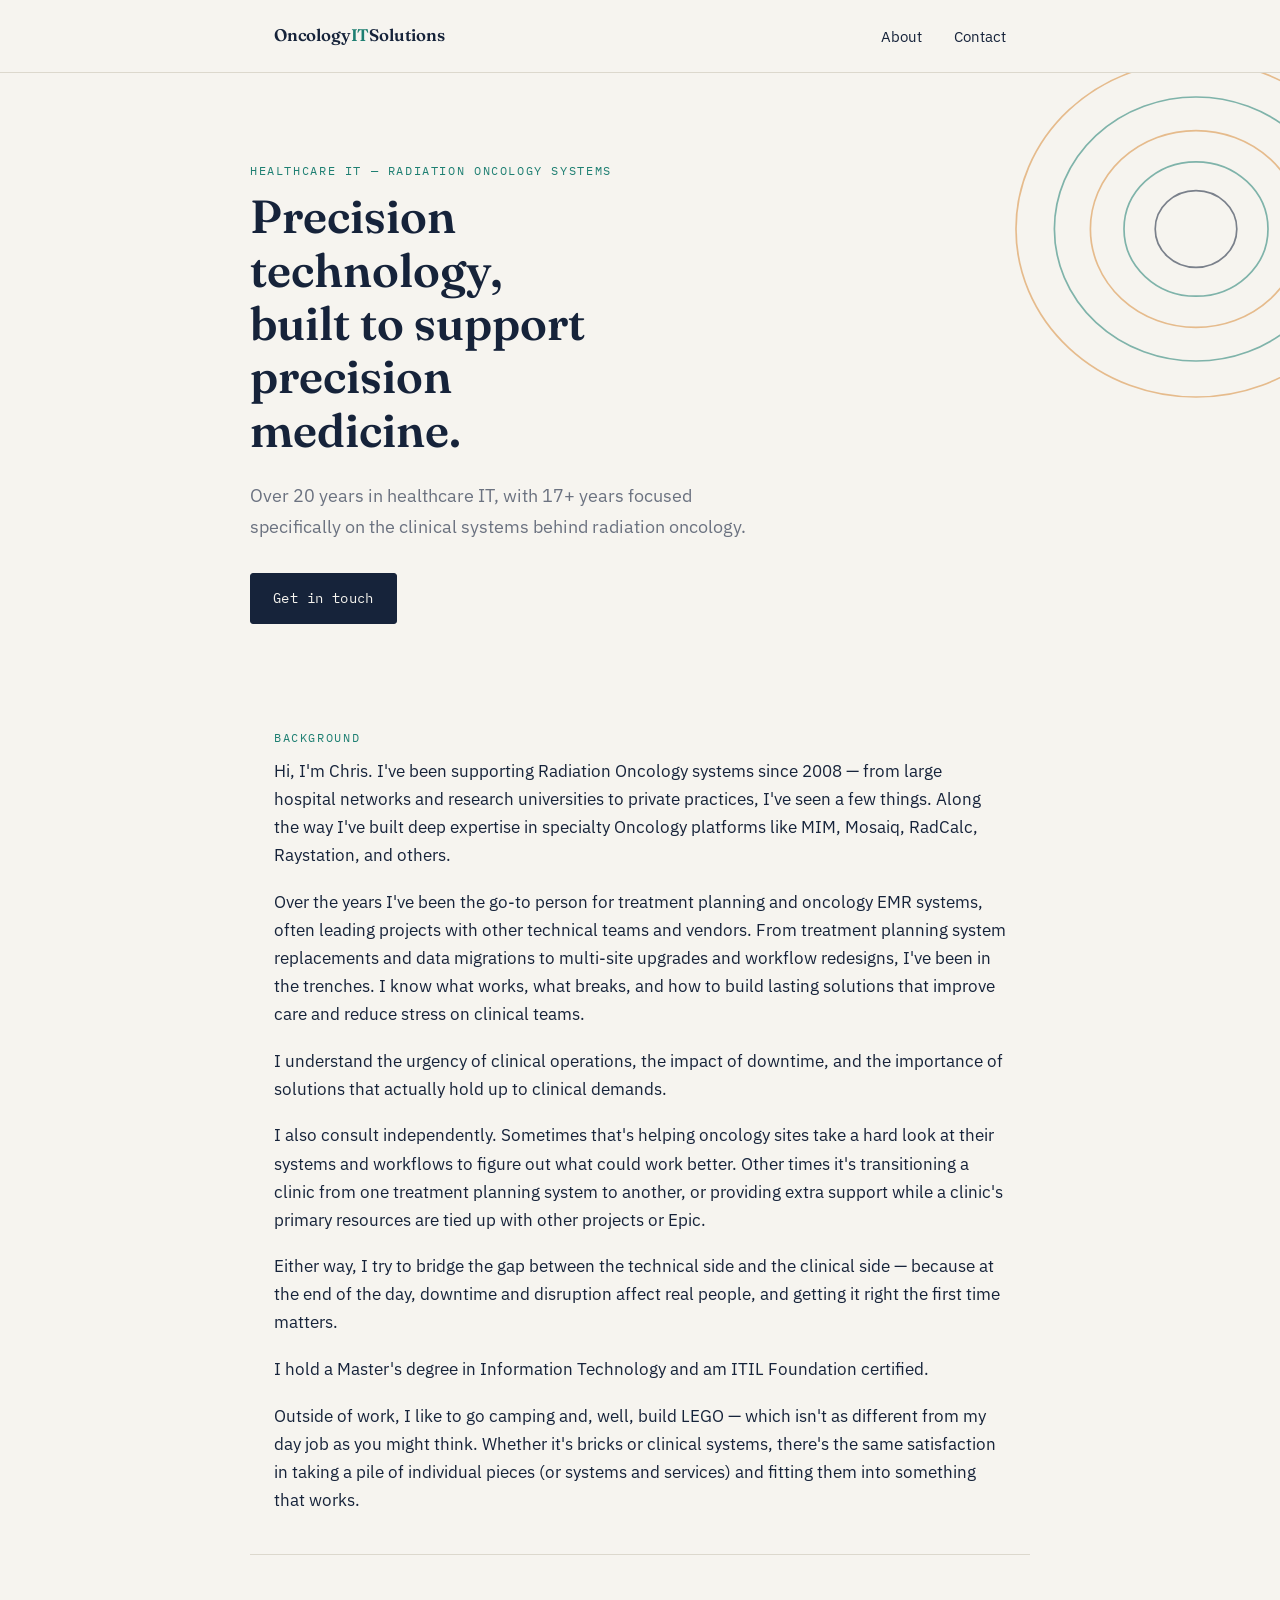
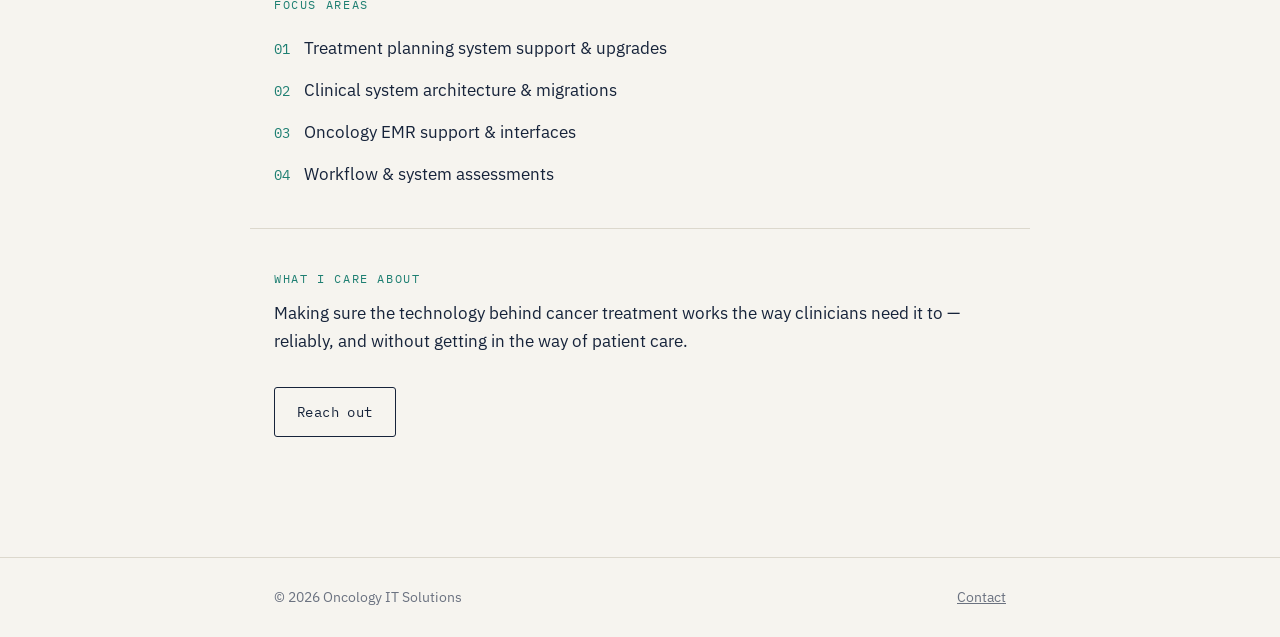
==== index.html @ 68ae46e6 "Update index.html" ====
<!DOCTYPE html>
<html lang="en">
<head>
<meta charset="UTF-8">
<meta name="viewport" content="width=device-width, initial-scale=1.0">
<title>Oncology IT Solutions</title>
<meta name="description" content="Healthcare IT expertise in Radiation Oncology systems — treatment planning, upgrades, and clinical system architecture.">
<link rel="preconnect" href="https://fonts.googleapis.com">
<link rel="preconnect" href="https://fonts.gstatic.com" crossorigin>
<link href="https://fonts.googleapis.com/css2?family=Fraunces:wght@500;600&family=IBM+Plex+Sans:wght@400;500&family=IBM+Plex+Mono:wght@400;500&display=swap" rel="stylesheet">
<link rel="stylesheet" href="style.css">
</head>
<body>

<header class="site">
  <div class="nav-inner">
    <a href="index.html" class="brand">Oncology<span>IT</span>Solutions</a>
    <nav class="links">
      <a href="index.html">About</a>
      <a href="contact.html">Contact</a>
    </nav>
  </div>
</header>

<section class="hero">
  <svg class="contours" viewBox="0 0 400 400" xmlns="http://www.w3.org/2000/svg" aria-hidden="true">
    <ellipse cx="230" cy="180" rx="150" ry="140" fill="none" stroke="#D98E3D" stroke-width="1.4"/>
    <ellipse cx="230" cy="180" rx="118" ry="110" fill="none" stroke="#1E7F72" stroke-width="1.4"/>
    <ellipse cx="230" cy="180" rx="88" ry="82" fill="none" stroke="#D98E3D" stroke-width="1.4"/>
    <ellipse cx="230" cy="180" rx="60" ry="56" fill="none" stroke="#1E7F72" stroke-width="1.4"/>
    <ellipse cx="230" cy="180" rx="34" ry="32" fill="none" stroke="#16233A" stroke-width="1.4"/>
  </svg>
  <div class="hero-inner">
    <span class="eyebrow">Healthcare IT &mdash; Radiation Oncology Systems</span>
    <h1>Precision technology, built to support precision medicine.</h1>
    <p class="lede">Over 20 years in healthcare IT, with 17+ years focused specifically on the clinical systems behind radiation oncology.</p>
    <div class="cta-row">
      <a href="contact.html" class="btn">Get in touch</a>
    </div>
  </div>
</section>

<main>
  <section class="block">
    <span class="eyebrow">Background</span>
    <p>Hi, I'm Chris. I've been supporting Radiation Oncology systems since 2008 — from large hospital networks and research universities to private practices, I've seen a few things. Along the way I've built deep expertise in specialty Oncology platforms like MIM, Mosaiq, RadCalc, Raystation, and others.</p>
    <p>Over the years I've been the go-to person for treatment planning and oncology EMR systems, often leading projects with other technical teams and vendors.  From treatment planning system replacements and data migrations to multi-site upgrades and workflow redesigns, I've been in the trenches. I know what works, what breaks, and how to build lasting solutions that improve care and reduce stress on clinical teams.</p>
    <p>I understand the urgency of clinical operations, the impact of downtime, and the importance of solutions that actually hold up to clinical demands.</p>
    <p>I also consult independently. Sometimes that's helping oncology sites take a hard look at their systems and workflows to figure out what could work better. Other times it's transitioning a clinic from one treatment planning system to another, or providing extra support while a clinic's primary resources are tied up with other projects or Epic.</p> 
    <p>Either way, I try to bridge the gap between the technical side and the clinical side — because at the end of the day, downtime and disruption affect real people, and getting it right the first time matters.</p>
    <p>I hold a Master's degree in Information Technology and am ITIL Foundation certified.</p>
    <p>Outside of work, I like to go camping and, well, build LEGO — which isn't as different from my day job as you might think. Whether it's bricks or clinical systems, there's the same satisfaction in taking a pile of individual pieces (or systems and services) and fitting them into something that works.</p>
  </section>

  <section class="block">
    <span class="eyebrow">Focus Areas</span>
    <ul class="focus-list">
      <li><span class="mark">01</span> Treatment planning system support &amp; upgrades</li>
      <li><span class="mark">02</span> Clinical system architecture &amp; migrations</li>
      <li><span class="mark">03</span> Oncology EMR support &amp; interfaces</li>
      <li><span class="mark">04</span> Workflow &amp; system assessments</li>
    </ul>
  </section>

  <section class="block">
    <span class="eyebrow">What I care about</span>
    <p>Making sure the technology behind cancer treatment works the way clinicians need it to &mdash; reliably, and without getting in the way of patient care.</p>
    <div class="cta-row">
      <a href="contact.html" class="btn secondary">Reach out</a>
    </div>
  </section>
</main>

<footer class="site">
  <div class="wrap">
    <span>&copy; <span id="year"></span> Oncology IT Solutions</span>
    <a href="contact.html">Contact</a>
  </div>
</footer>

<script>document.getElementById('year').textContent = new Date().getFullYear();</script>
</body>
</html>
---- style.css ----
:root {
  --ink: #16233A;
  --paper: #F6F4EF;
  --teal: #1E7F72;
  --amber: #D98E3D;
  --muted: #6B7280;
  --line: #DCD8CD;
  --max-w: 780px;
}

* { box-sizing: border-box; }

html { scroll-behavior: smooth; }

body {
  margin: 0;
  background: var(--paper);
  color: var(--ink);
  font-family: 'IBM Plex Sans', -apple-system, sans-serif;
  font-size: 17px;
  line-height: 1.65;
  -webkit-font-smoothing: antialiased;
}

h1, h2, h3 {
  font-family: 'Fraunces', Georgia, serif;
  font-weight: 600;
  line-height: 1.15;
  margin: 0 0 0.5em;
  color: var(--ink);
}

.eyebrow {
  font-family: 'IBM Plex Mono', monospace;
  font-size: 0.72rem;
  letter-spacing: 0.14em;
  text-transform: uppercase;
  color: var(--teal);
  display: block;
  margin-bottom: 0.9em;
}

a { color: var(--teal); }
a:focus-visible, button:focus-visible, input:focus-visible, textarea:focus-visible {
  outline: 2px solid var(--teal);
  outline-offset: 3px;
}

.wrap {
  max-width: var(--max-w);
  margin: 0 auto;
  padding: 0 24px;
}

/* Header / nav */
header.site {
  border-bottom: 1px solid var(--line);
}
.nav-inner {
  max-width: var(--max-w);
  margin: 0 auto;
  padding: 22px 24px;
  display: flex;
  justify-content: space-between;
  align-items: center;
}
.brand {
  font-family: 'Fraunces', serif;
  font-weight: 600;
  font-size: 1.05rem;
  color: var(--ink);
  text-decoration: none;
  letter-spacing: -0.01em;
}
.brand span { color: var(--teal); }
nav.links a {
  color: var(--ink);
  text-decoration: none;
  font-size: 0.95rem;
  margin-left: 28px;
  padding-bottom: 3px;
  border-bottom: 1px solid transparent;
  transition: border-color 0.15s ease;
}
nav.links a:hover { border-color: var(--teal); }

/* Hero with contour-line signature motif */
.hero {
  position: relative;
  padding: 88px 24px 64px;
  overflow: hidden;
}
.hero-inner {
  max-width: var(--max-w);
  margin: 0 auto;
  position: relative;
  z-index: 1;
}
.hero svg.contours {
  position: absolute;
  top: -60px;
  right: -120px;
  width: 480px;
  height: 480px;
  opacity: 0.55;
  z-index: 0;
}
.hero h1 {
  font-size: clamp(2.1rem, 4.2vw, 2.9rem);
  max-width: 11ch;
}
.hero p.lede {
  font-size: 1.15rem;
  color: var(--muted);
  max-width: 46ch;
  margin: 18px 0 0;
}

main { padding-bottom: 80px; }

section.block {
  max-width: var(--max-w);
  margin: 0 auto;
  padding: 40px 24px;
}
section.block + section.block {
  border-top: 1px solid var(--line);
}
section.block p { margin: 0 0 1.1em; }
section.block p:last-child { margin-bottom: 0; }

.focus-list {
  list-style: none;
  padding: 0;
  margin: 20px 0 0;
  display: grid;
  gap: 14px;
}
.focus-list li {
  display: flex;
  gap: 14px;
  align-items: baseline;
}
.focus-list .mark {
  font-family: 'IBM Plex Mono', monospace;
  color: var(--teal);
  font-size: 0.85rem;
  flex-shrink: 0;
}

.cta-row {
  margin-top: 32px;
}
.btn {
  display: inline-block;
  font-family: 'IBM Plex Mono', monospace;
  font-size: 0.85rem;
  letter-spacing: 0.03em;
  text-decoration: none;
  color: var(--paper);
  background: var(--ink);
  padding: 13px 22px;
  border-radius: 3px;
  border: 1px solid var(--ink);
  transition: background 0.15s ease, color 0.15s ease;
}
.btn:hover { background: var(--teal); border-color: var(--teal); }
.btn.secondary {
  background: transparent;
  color: var(--ink);
}
.btn.secondary:hover { background: var(--ink); color: var(--paper); }

footer.site {
  border-top: 1px solid var(--line);
  padding: 28px 24px;
}
footer.site .wrap {
  display: flex;
  justify-content: space-between;
  align-items: center;
  color: var(--muted);
  font-size: 0.85rem;
}
footer.site a { color: var(--muted); }

/* Contact page */
.contact-hero h1 { max-width: 14ch; }

form#contact-form {
  max-width: var(--max-w);
  margin: 0 auto;
  padding: 0 24px 60px;
  display: grid;
  gap: 20px;
}
.field { display: grid; gap: 8px; }
.field label {
  font-family: 'IBM Plex Mono', monospace;
  font-size: 0.78rem;
  letter-spacing: 0.06em;
  text-transform: uppercase;
  color: var(--ink);
}
.field input, .field textarea {
  font-family: 'IBM Plex Sans', sans-serif;
  font-size: 1rem;
  padding: 12px 14px;
  border: 1px solid var(--line);
  border-radius: 3px;
  background: #fff;
  color: var(--ink);
}
.field textarea { resize: vertical; min-height: 140px; }
.field input:focus, .field textarea:focus { border-color: var(--teal); }

#form-status {
  font-family: 'IBM Plex Mono', monospace;
  font-size: 0.9rem;
  padding: 14px 16px;
  border-radius: 3px;
  display: none;
}
#form-status.success {
  display: block;
  background: #E8F3F0;
  color: var(--teal);
  border: 1px solid var(--teal);
}
#form-status.error {
  display: block;
  background: #FBEAE5;
  color: #B3401F;
  border: 1px solid #B3401F;
}

.submit-row { display: flex; align-items: center; gap: 16px; }
.submit-row button {
  font-family: 'IBM Plex Mono', monospace;
  font-size: 0.85rem;
  letter-spacing: 0.03em;
  color: var(--paper);
  background: var(--ink);
  padding: 13px 26px;
  border-radius: 3px;
  border: 1px solid var(--ink);
  cursor: pointer;
  transition: background 0.15s ease;
}
.submit-row button:hover { background: var(--teal); border-color: var(--teal); }
.submit-row button:disabled { opacity: 0.55; cursor: default; }

@media (max-width: 560px) {
  nav.links a { margin-left: 16px; font-size: 0.88rem; }
  .hero svg.contours { width: 300px; height: 300px; top: -40px; right: -100px; }
}
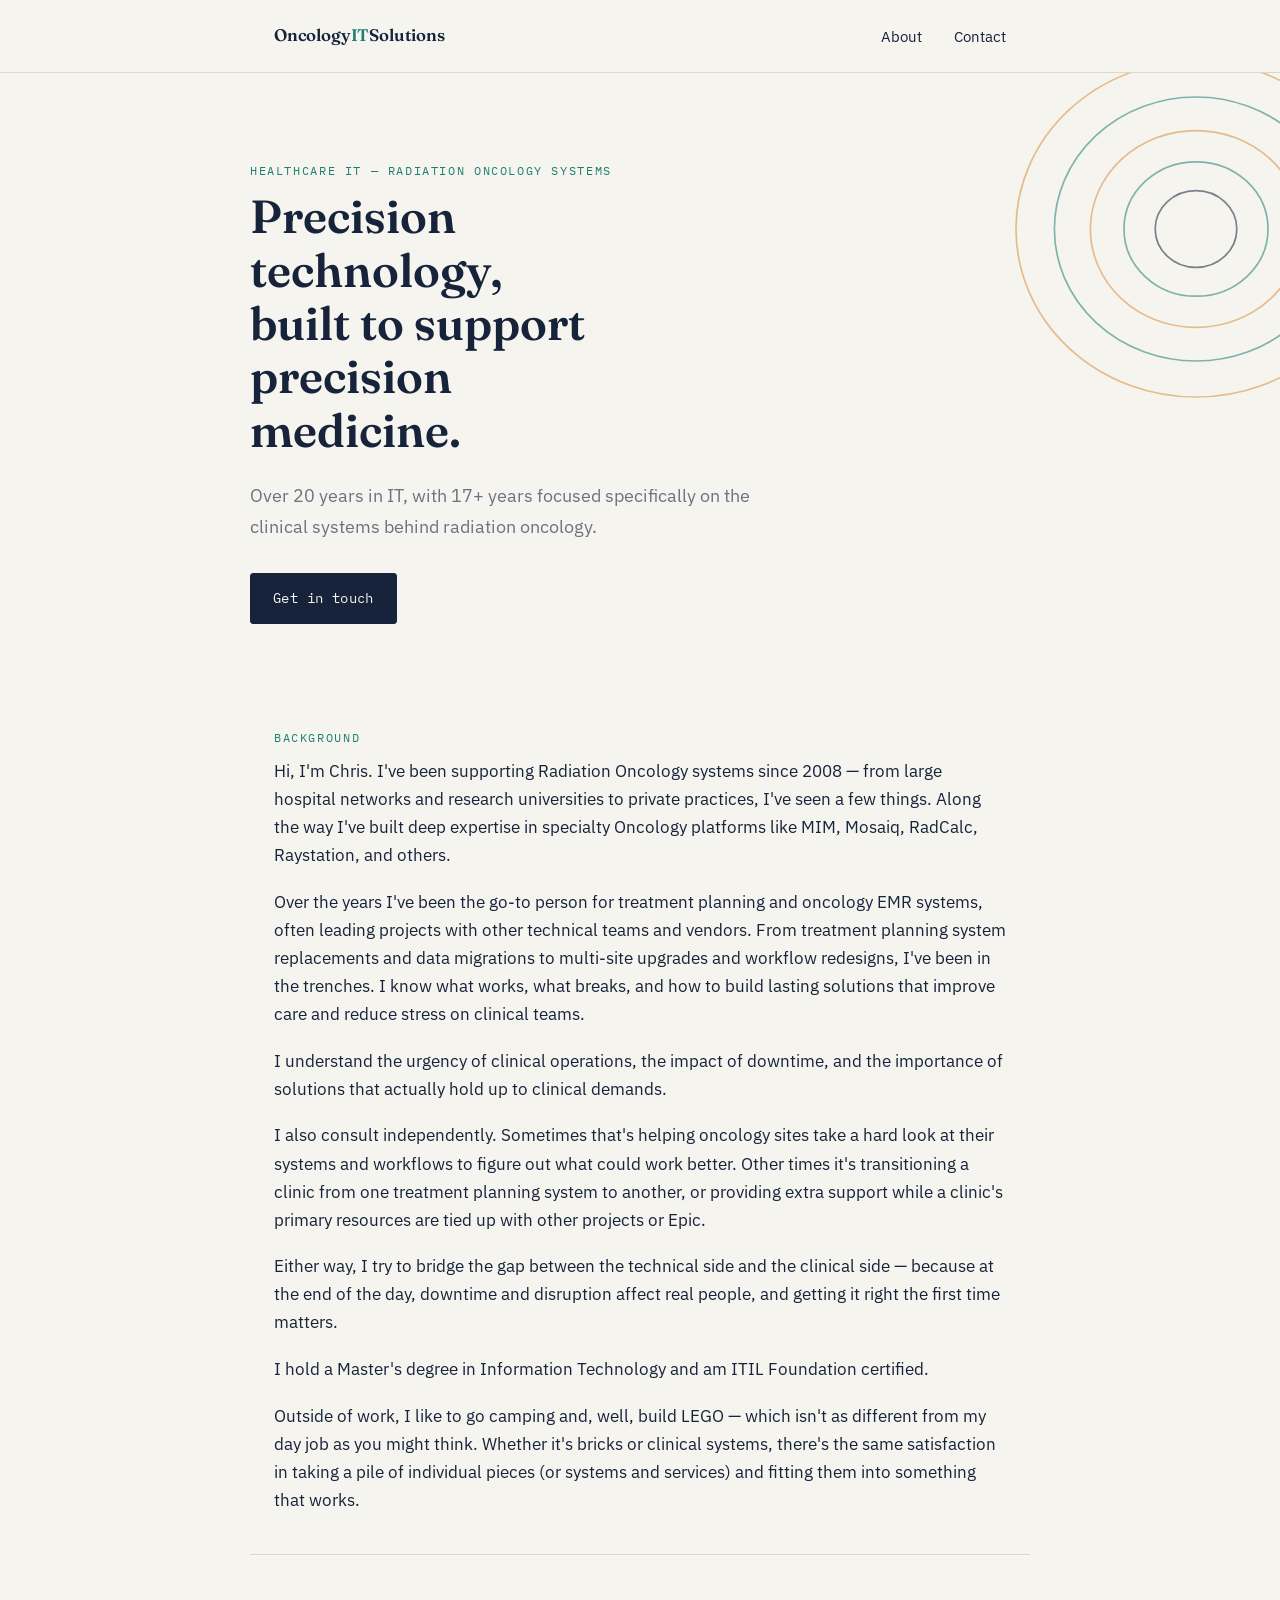
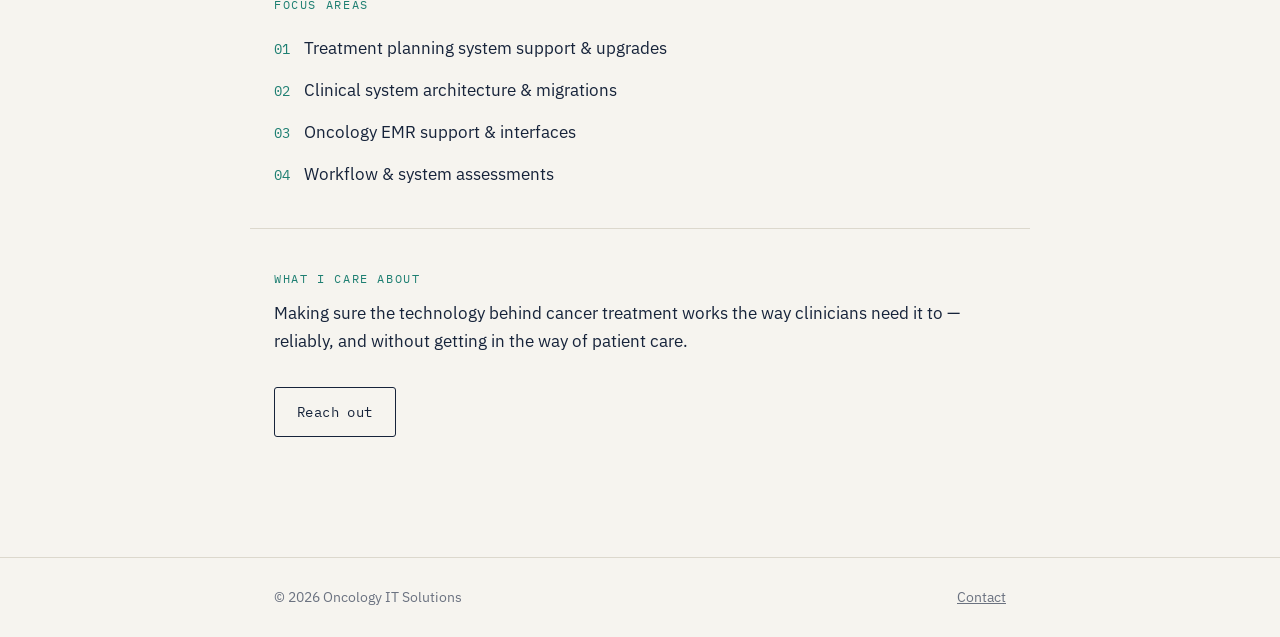
==== commit 833e0464: "Update index.html" ====
--- a/index.html
+++ b/index.html
@@ -33,7 +33,7 @@
   <div class="hero-inner">
     <span class="eyebrow">Healthcare IT &mdash; Radiation Oncology Systems</span>
     <h1>Precision technology, built to support precision medicine.</h1>
-    <p class="lede">Over 20 years in healthcare IT, with 17+ years focused specifically on the clinical systems behind radiation oncology.</p>
+    <p class="lede">Over 20 years in IT, with 17+ years focused specifically on the clinical systems behind radiation oncology.</p>
     <div class="cta-row">
       <a href="contact.html" class="btn">Get in touch</a>
     </div>
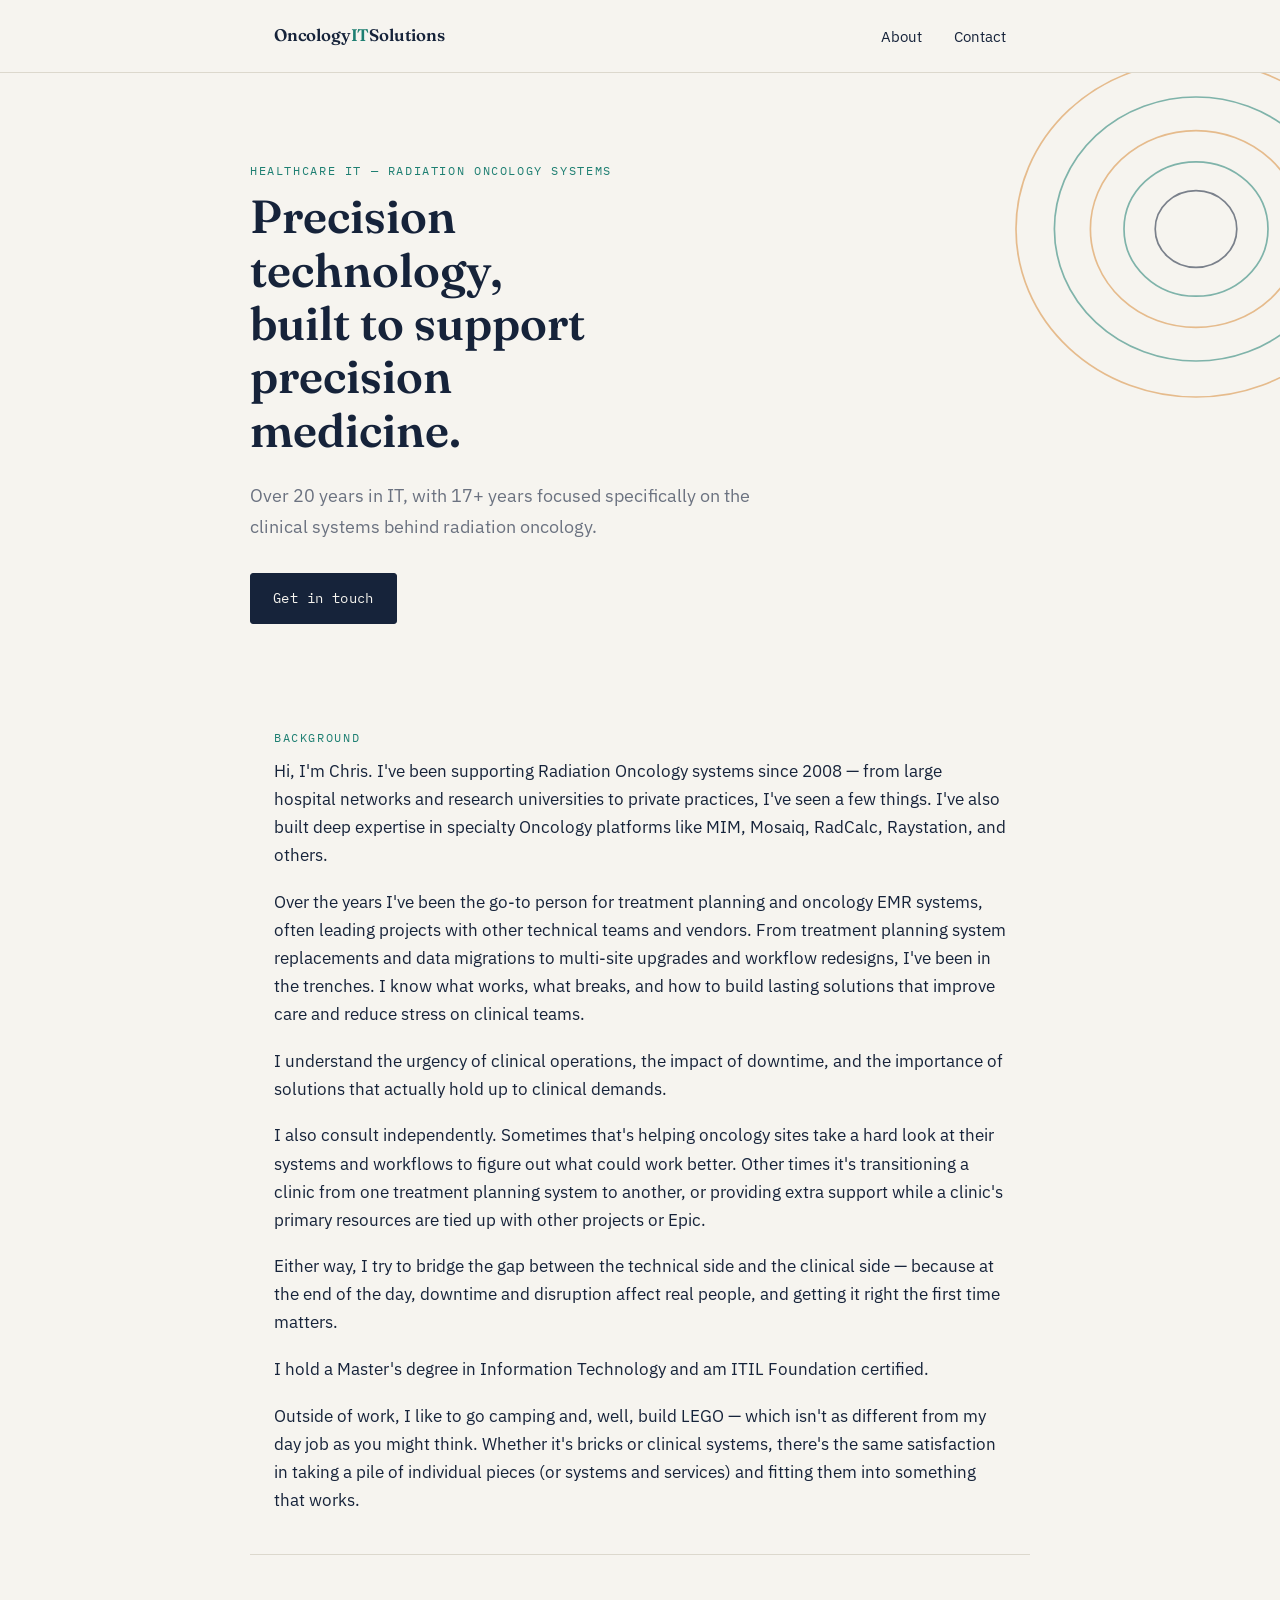
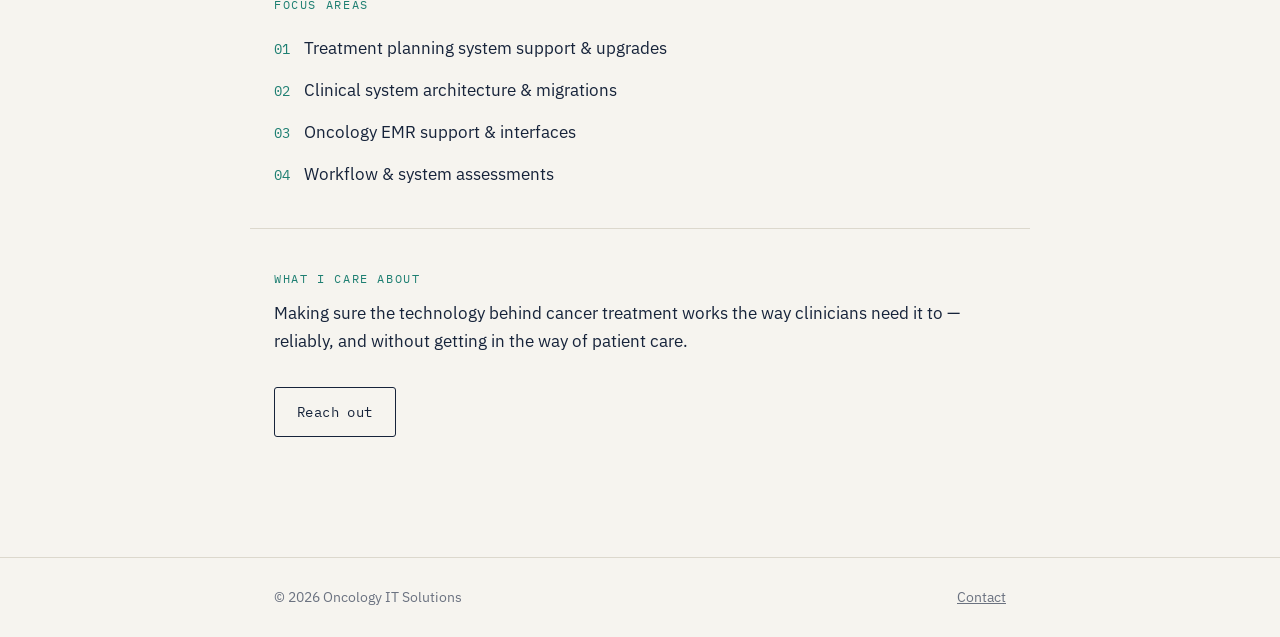
==== commit d8026a74: "Update index.html" ====
--- a/index.html
+++ b/index.html
@@ -43,7 +43,7 @@
 <main>
   <section class="block">
     <span class="eyebrow">Background</span>
-    <p>Hi, I'm Chris. I've been supporting Radiation Oncology systems since 2008 — from large hospital networks and research universities to private practices, I've seen a few things. Along the way I've built deep expertise in specialty Oncology platforms like MIM, Mosaiq, RadCalc, Raystation, and others.</p>
+    <p>Hi, I'm Chris. I've been supporting Radiation Oncology systems since 2008 — from large hospital networks and research universities to private practices, I've seen a few things. I've also built deep expertise in specialty Oncology platforms like MIM, Mosaiq, RadCalc, Raystation, and others.</p>
     <p>Over the years I've been the go-to person for treatment planning and oncology EMR systems, often leading projects with other technical teams and vendors.  From treatment planning system replacements and data migrations to multi-site upgrades and workflow redesigns, I've been in the trenches. I know what works, what breaks, and how to build lasting solutions that improve care and reduce stress on clinical teams.</p>
     <p>I understand the urgency of clinical operations, the impact of downtime, and the importance of solutions that actually hold up to clinical demands.</p>
     <p>I also consult independently. Sometimes that's helping oncology sites take a hard look at their systems and workflows to figure out what could work better. Other times it's transitioning a clinic from one treatment planning system to another, or providing extra support while a clinic's primary resources are tied up with other projects or Epic.</p> 
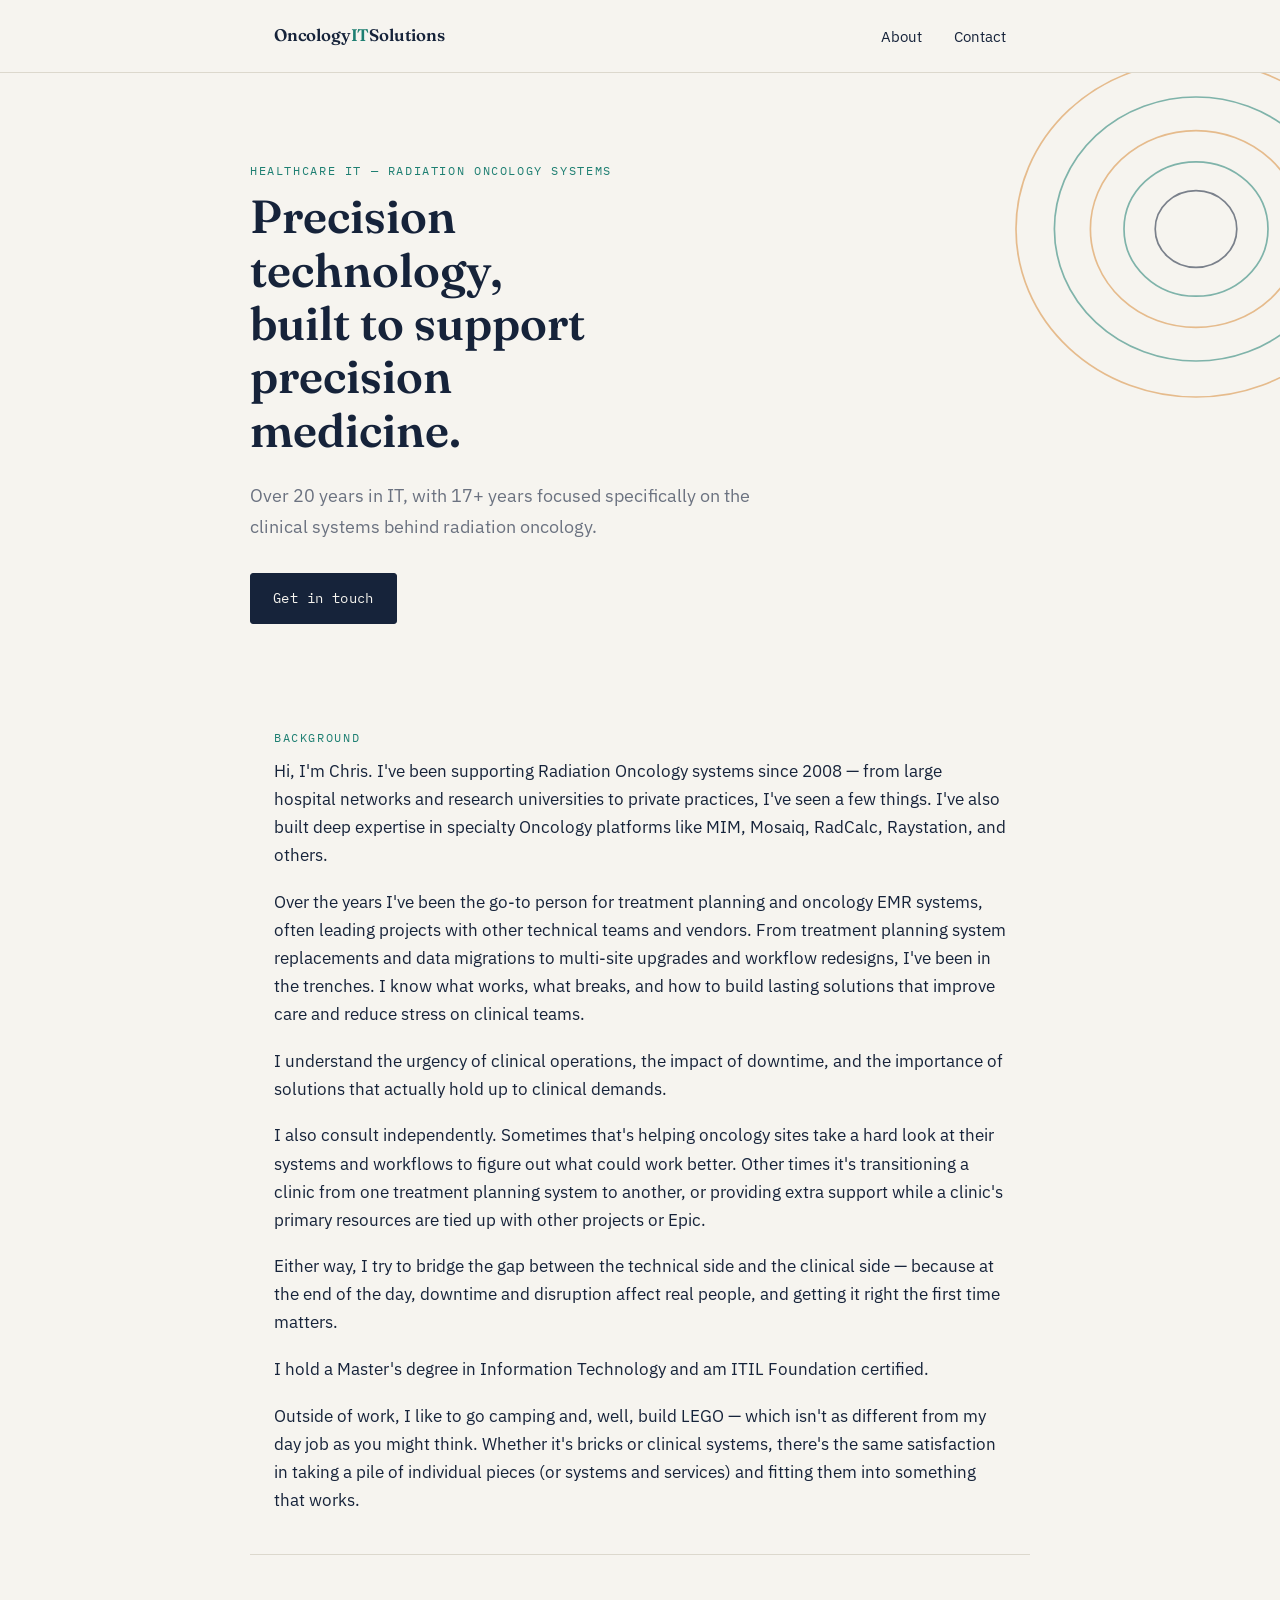
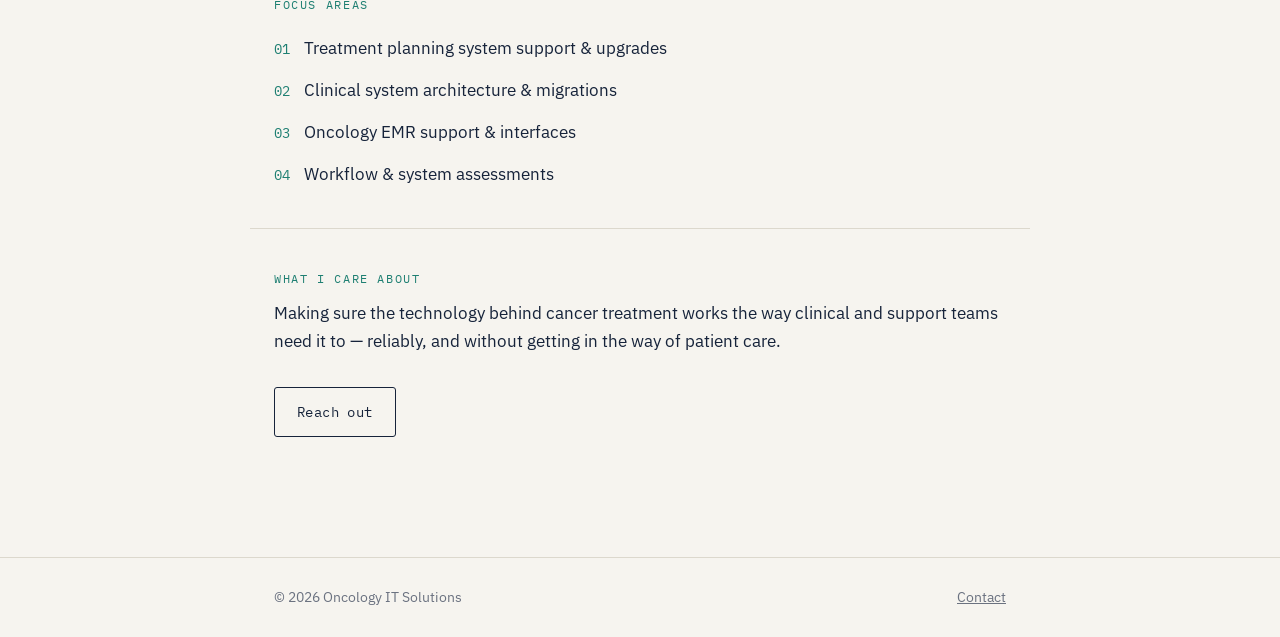
==== commit 9d5c158e: "Update index.html" ====
--- a/index.html
+++ b/index.html
@@ -64,7 +64,7 @@
 
   <section class="block">
     <span class="eyebrow">What I care about</span>
-    <p>Making sure the technology behind cancer treatment works the way clinicians need it to &mdash; reliably, and without getting in the way of patient care.</p>
+    <p>Making sure the technology behind cancer treatment works the way clinical and support teams need it to &mdash; reliably, and without getting in the way of patient care.</p>
     <div class="cta-row">
       <a href="contact.html" class="btn secondary">Reach out</a>
     </div>
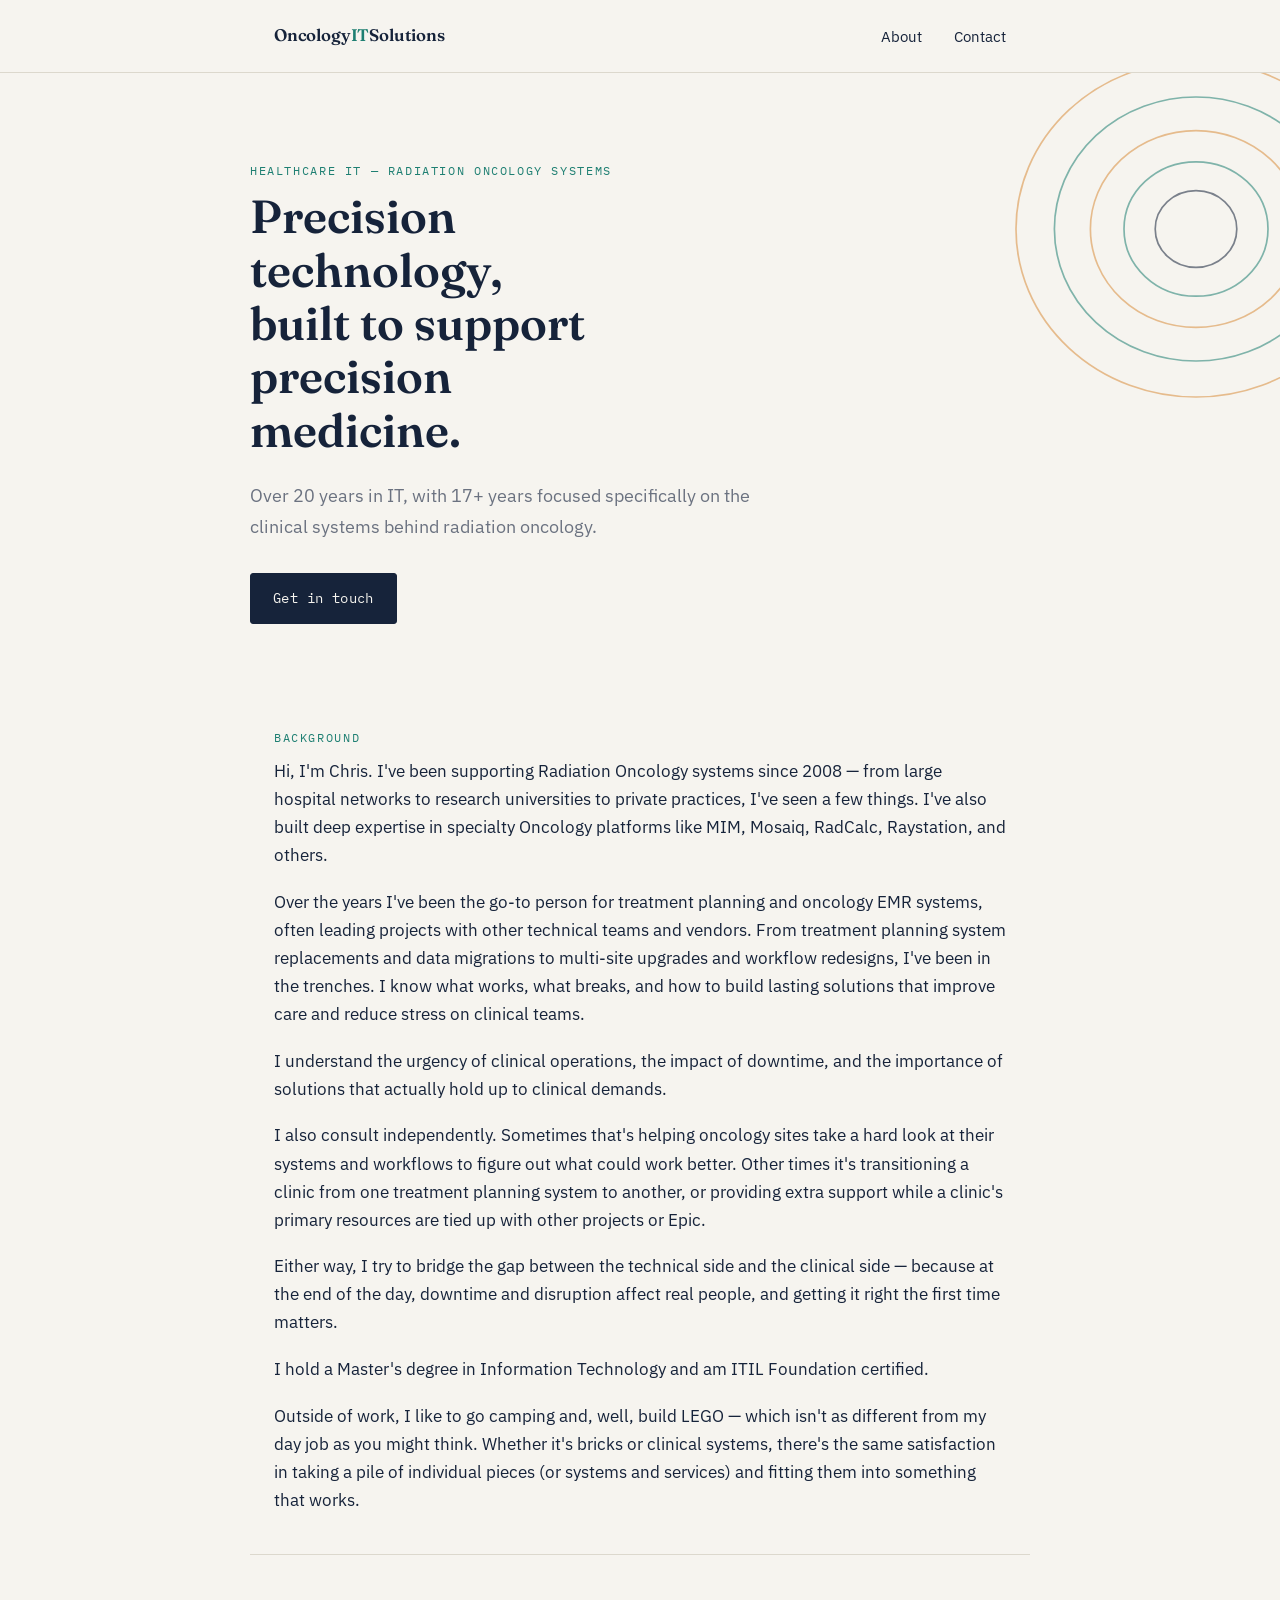
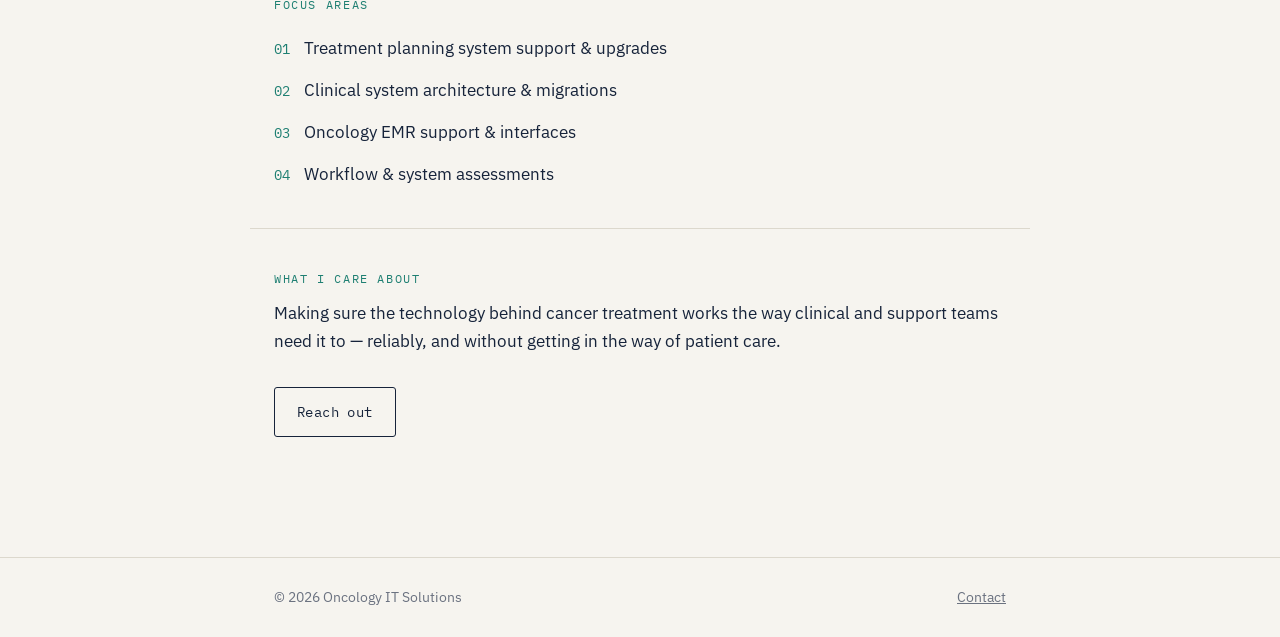
==== commit 9f810a5e: "Update index.html" ====
--- a/index.html
+++ b/index.html
@@ -43,7 +43,7 @@
 <main>
   <section class="block">
     <span class="eyebrow">Background</span>
-    <p>Hi, I'm Chris. I've been supporting Radiation Oncology systems since 2008 — from large hospital networks and research universities to private practices, I've seen a few things. I've also built deep expertise in specialty Oncology platforms like MIM, Mosaiq, RadCalc, Raystation, and others.</p>
+    <p>Hi, I'm Chris. I've been supporting Radiation Oncology systems since 2008 — from large hospital networks to research universities to private practices, I've seen a few things. I've also built deep expertise in specialty Oncology platforms like MIM, Mosaiq, RadCalc, Raystation, and others.</p>
     <p>Over the years I've been the go-to person for treatment planning and oncology EMR systems, often leading projects with other technical teams and vendors.  From treatment planning system replacements and data migrations to multi-site upgrades and workflow redesigns, I've been in the trenches. I know what works, what breaks, and how to build lasting solutions that improve care and reduce stress on clinical teams.</p>
     <p>I understand the urgency of clinical operations, the impact of downtime, and the importance of solutions that actually hold up to clinical demands.</p>
     <p>I also consult independently. Sometimes that's helping oncology sites take a hard look at their systems and workflows to figure out what could work better. Other times it's transitioning a clinic from one treatment planning system to another, or providing extra support while a clinic's primary resources are tied up with other projects or Epic.</p> 
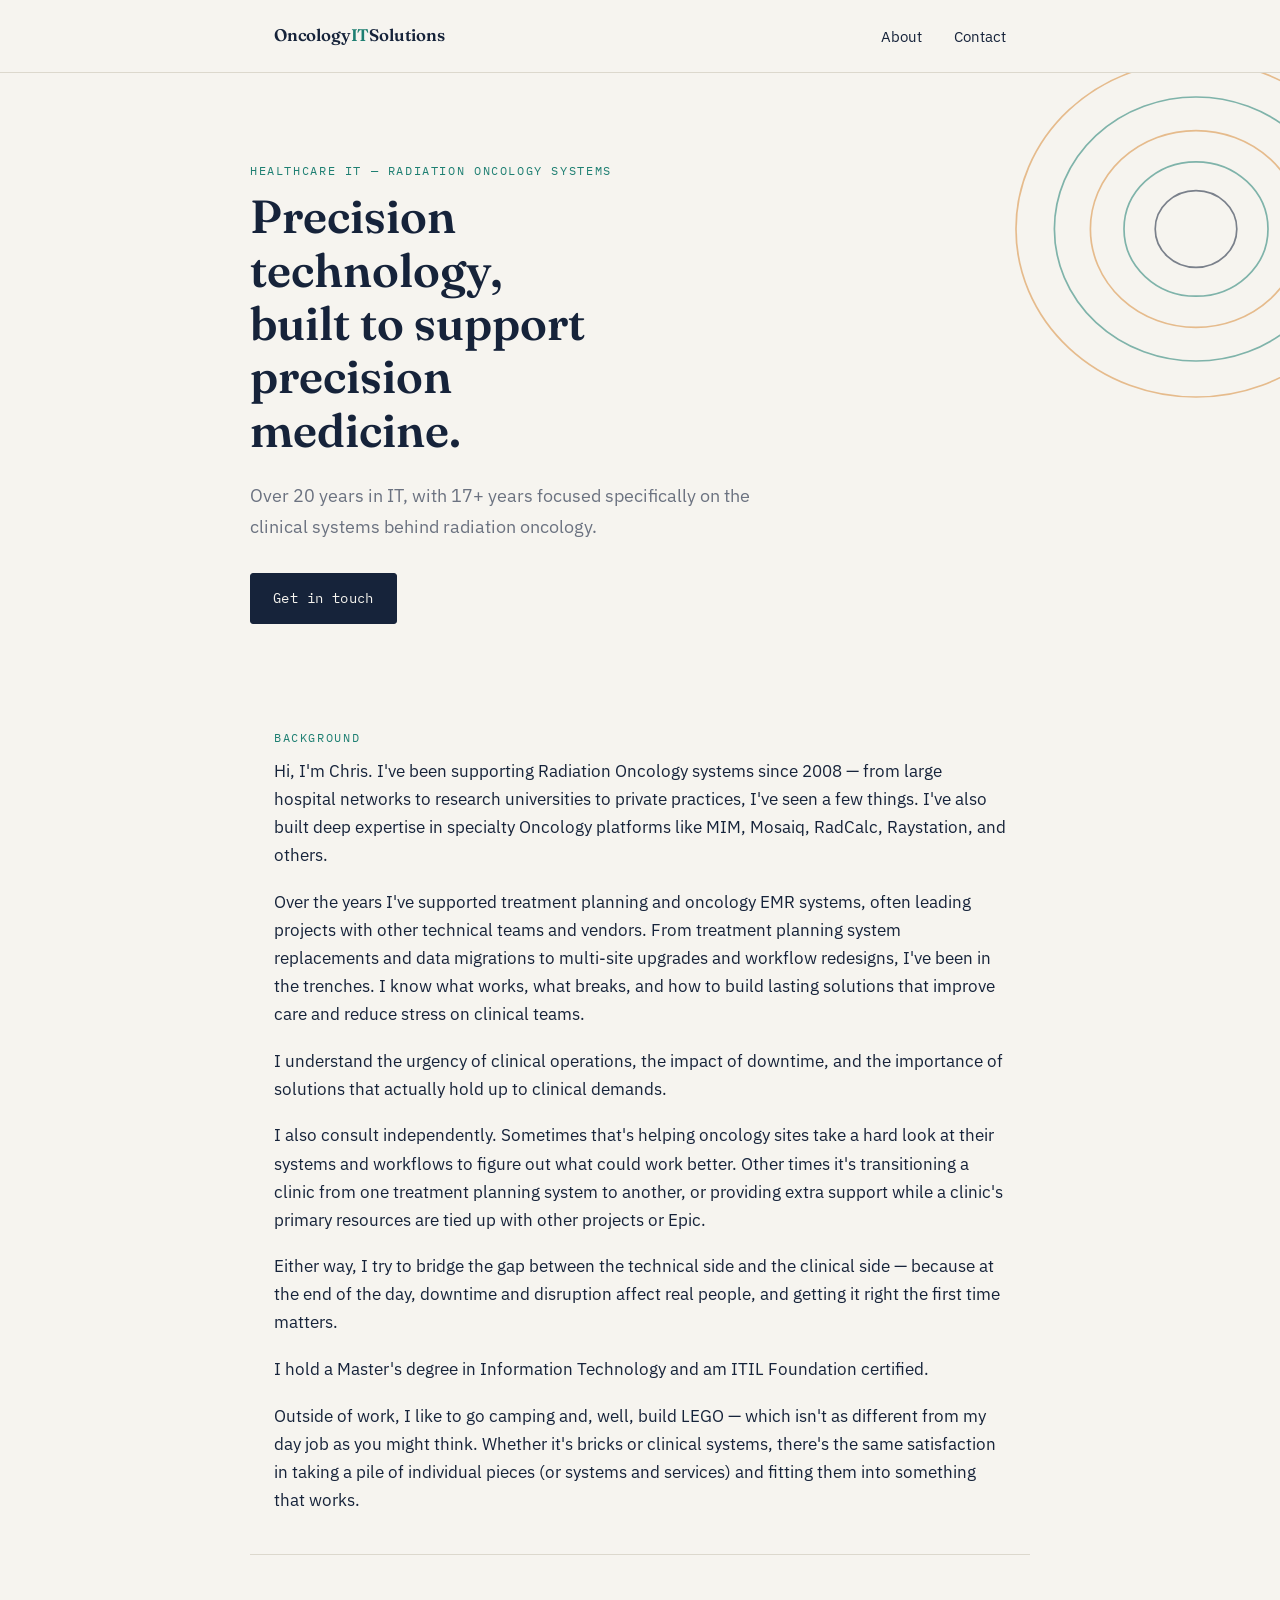
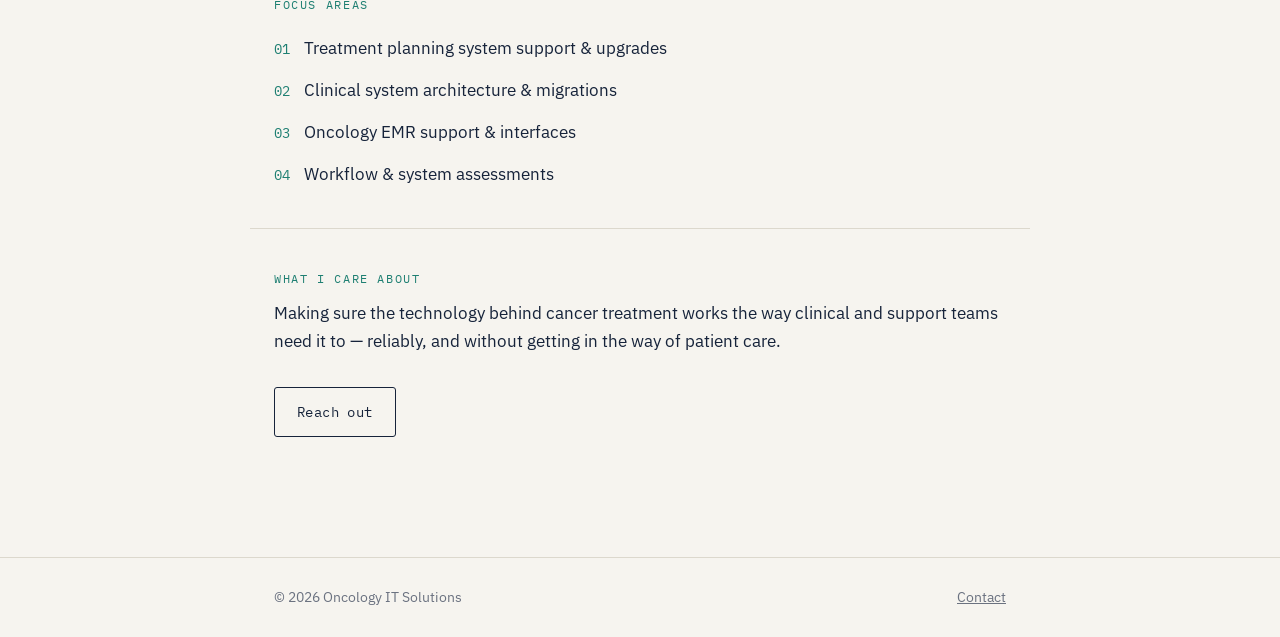
==== commit e4ad0997: "Update index.html" ====
--- a/index.html
+++ b/index.html
@@ -44,7 +44,7 @@
   <section class="block">
     <span class="eyebrow">Background</span>
     <p>Hi, I'm Chris. I've been supporting Radiation Oncology systems since 2008 — from large hospital networks to research universities to private practices, I've seen a few things. I've also built deep expertise in specialty Oncology platforms like MIM, Mosaiq, RadCalc, Raystation, and others.</p>
-    <p>Over the years I've been the go-to person for treatment planning and oncology EMR systems, often leading projects with other technical teams and vendors.  From treatment planning system replacements and data migrations to multi-site upgrades and workflow redesigns, I've been in the trenches. I know what works, what breaks, and how to build lasting solutions that improve care and reduce stress on clinical teams.</p>
+    <p>Over the years I've supported treatment planning and oncology EMR systems, often leading projects with other technical teams and vendors.  From treatment planning system replacements and data migrations to multi-site upgrades and workflow redesigns, I've been in the trenches. I know what works, what breaks, and how to build lasting solutions that improve care and reduce stress on clinical teams.</p>
     <p>I understand the urgency of clinical operations, the impact of downtime, and the importance of solutions that actually hold up to clinical demands.</p>
     <p>I also consult independently. Sometimes that's helping oncology sites take a hard look at their systems and workflows to figure out what could work better. Other times it's transitioning a clinic from one treatment planning system to another, or providing extra support while a clinic's primary resources are tied up with other projects or Epic.</p> 
     <p>Either way, I try to bridge the gap between the technical side and the clinical side — because at the end of the day, downtime and disruption affect real people, and getting it right the first time matters.</p>
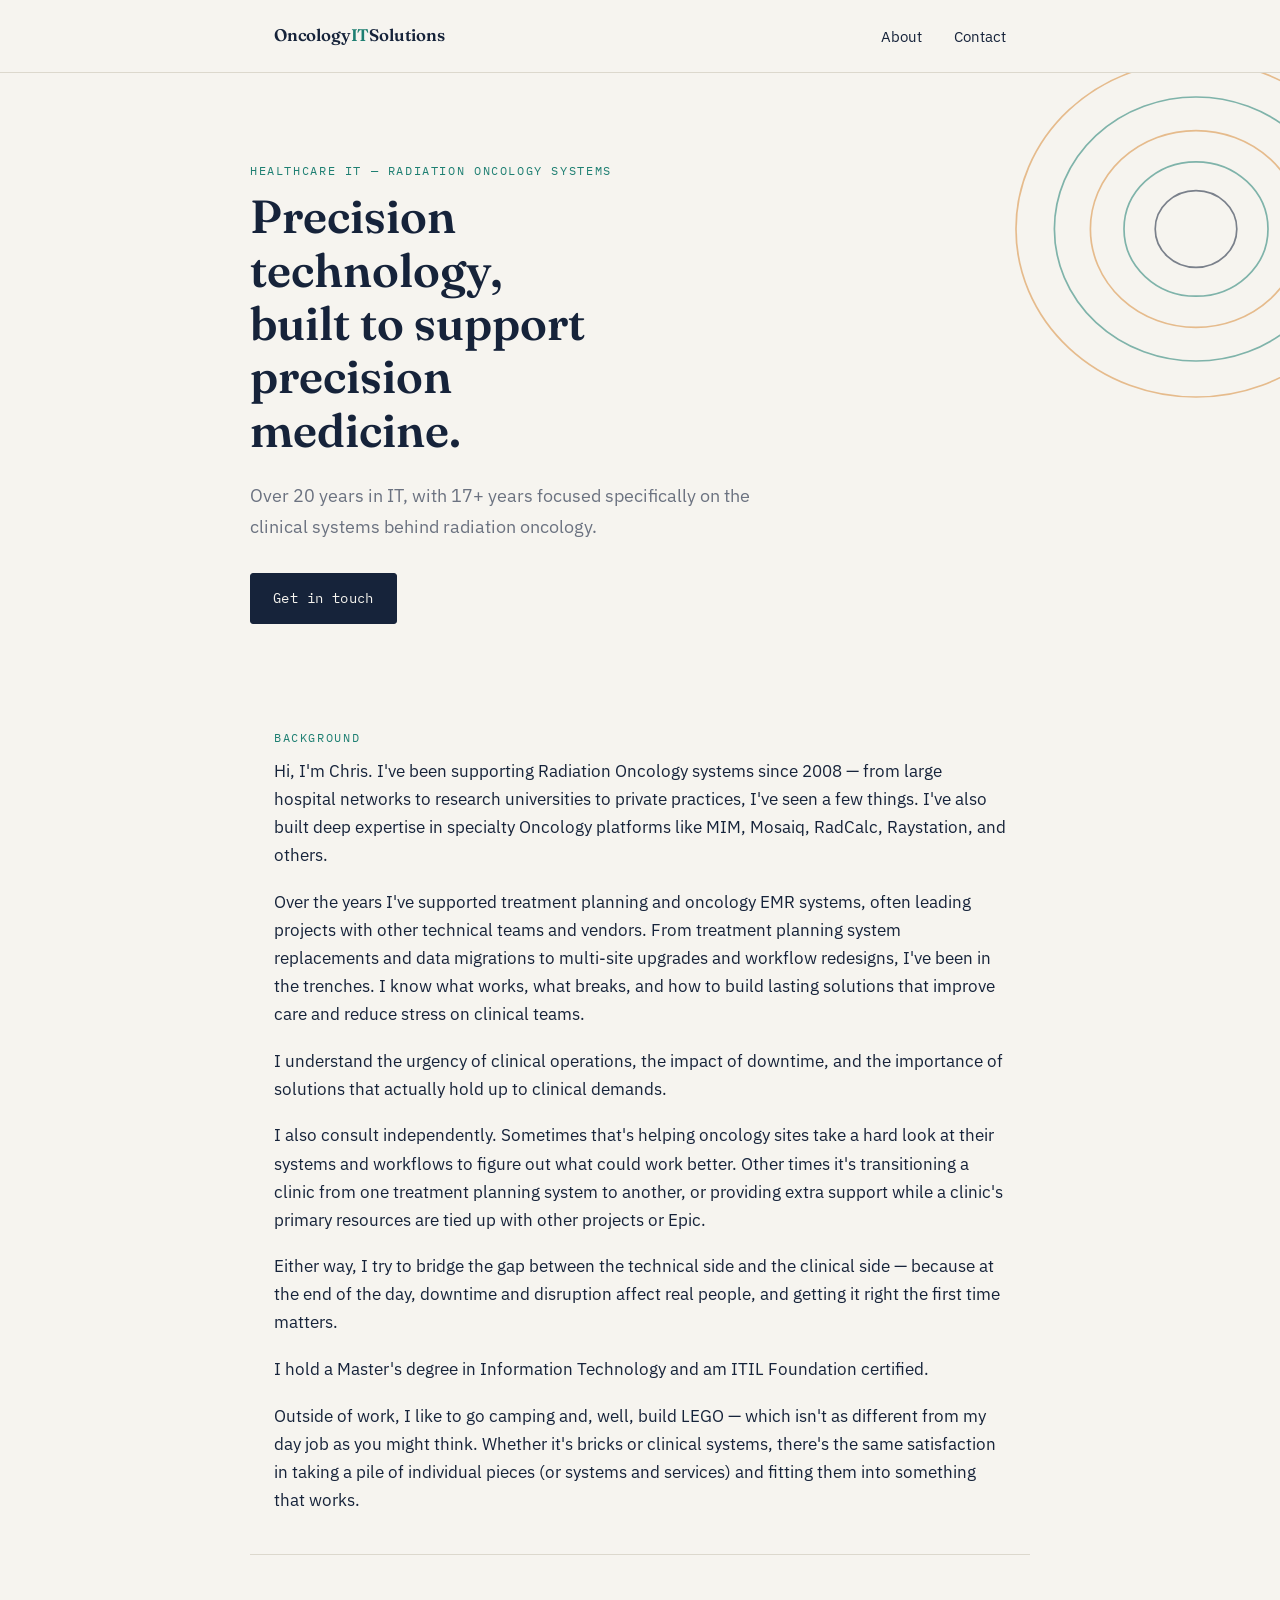
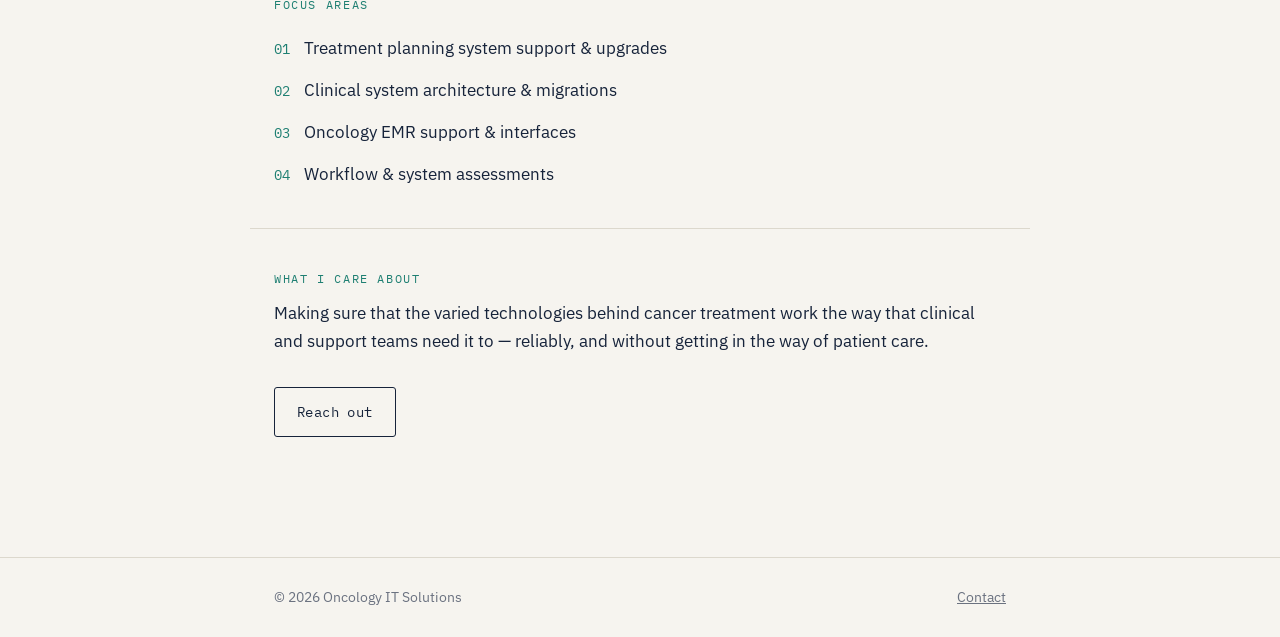
==== commit 95b42b2e: "Update index.html" ====
--- a/index.html
+++ b/index.html
@@ -64,7 +64,7 @@
 
   <section class="block">
     <span class="eyebrow">What I care about</span>
-    <p>Making sure the technology behind cancer treatment works the way clinical and support teams need it to &mdash; reliably, and without getting in the way of patient care.</p>
+    <p>Making sure that the varied technologies behind cancer treatment work the way that clinical and support teams need it to &mdash; reliably, and without getting in the way of patient care.</p>
     <div class="cta-row">
       <a href="contact.html" class="btn secondary">Reach out</a>
     </div>
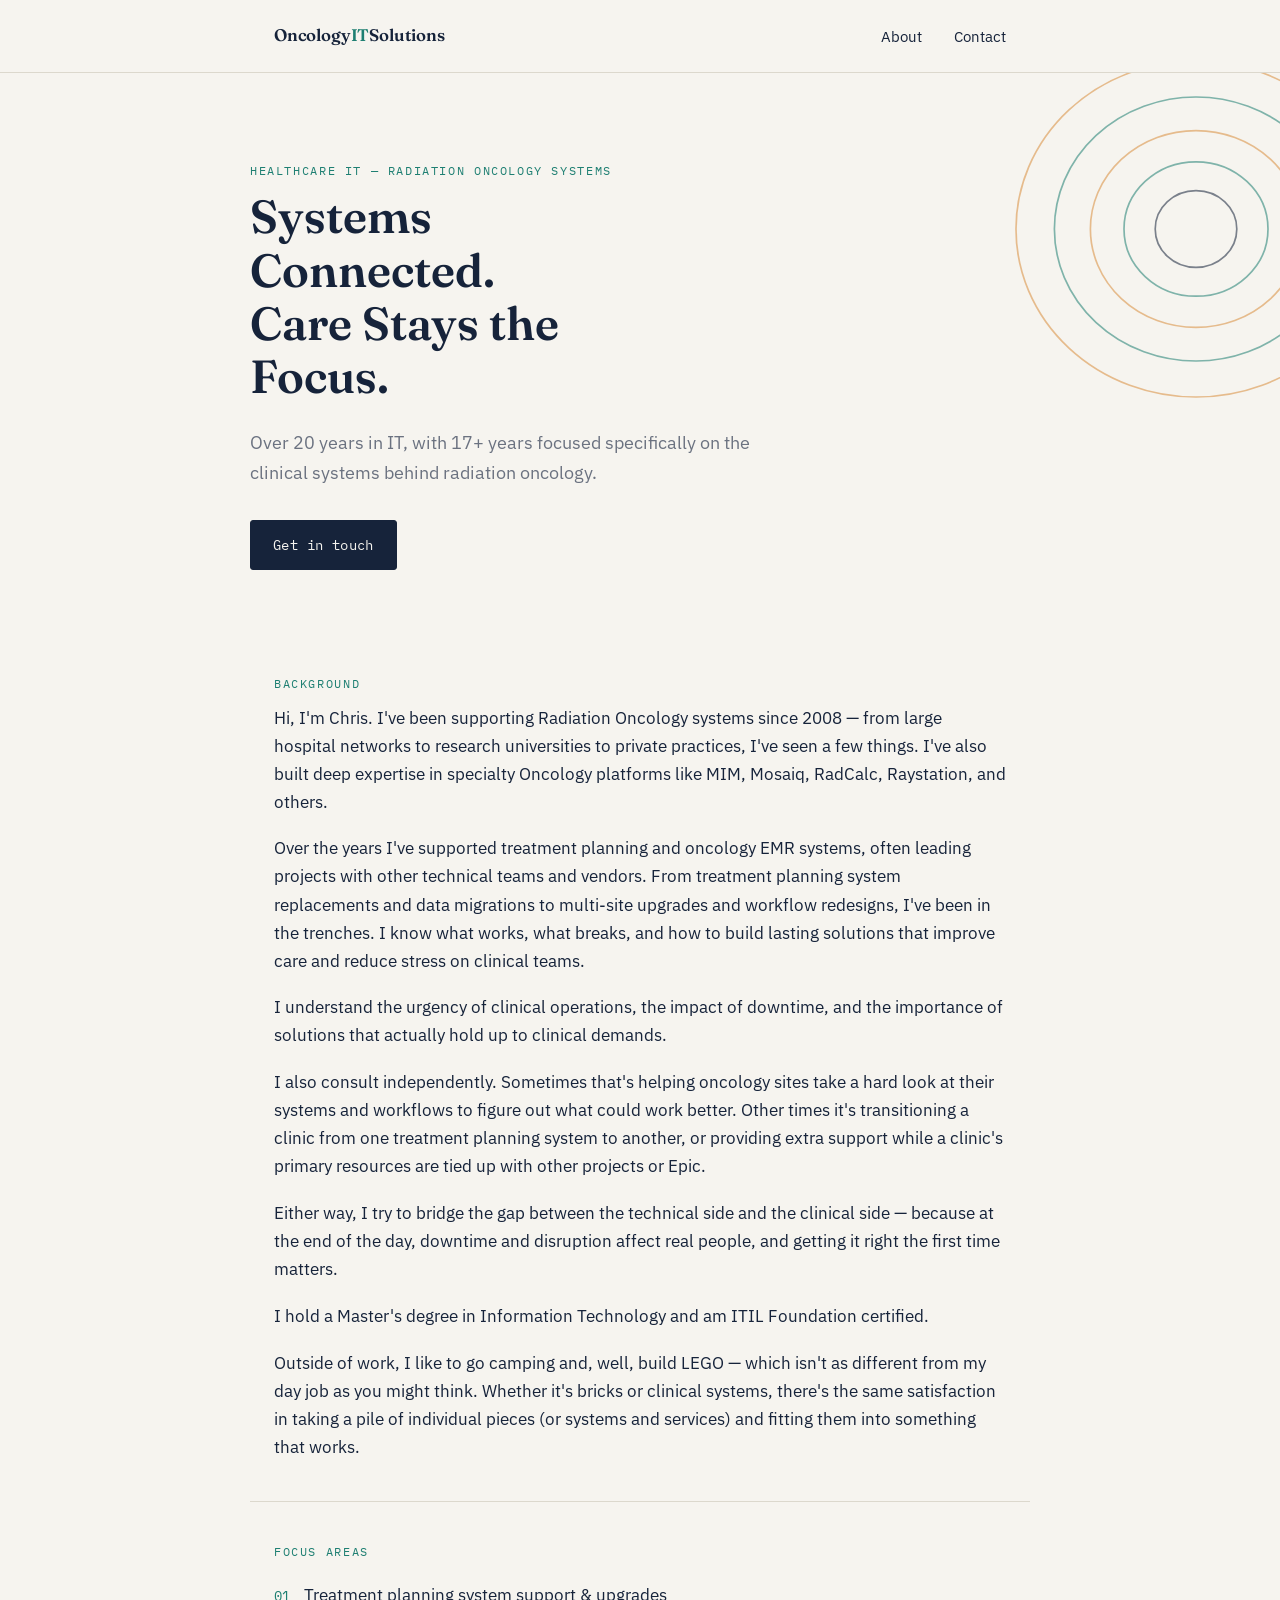
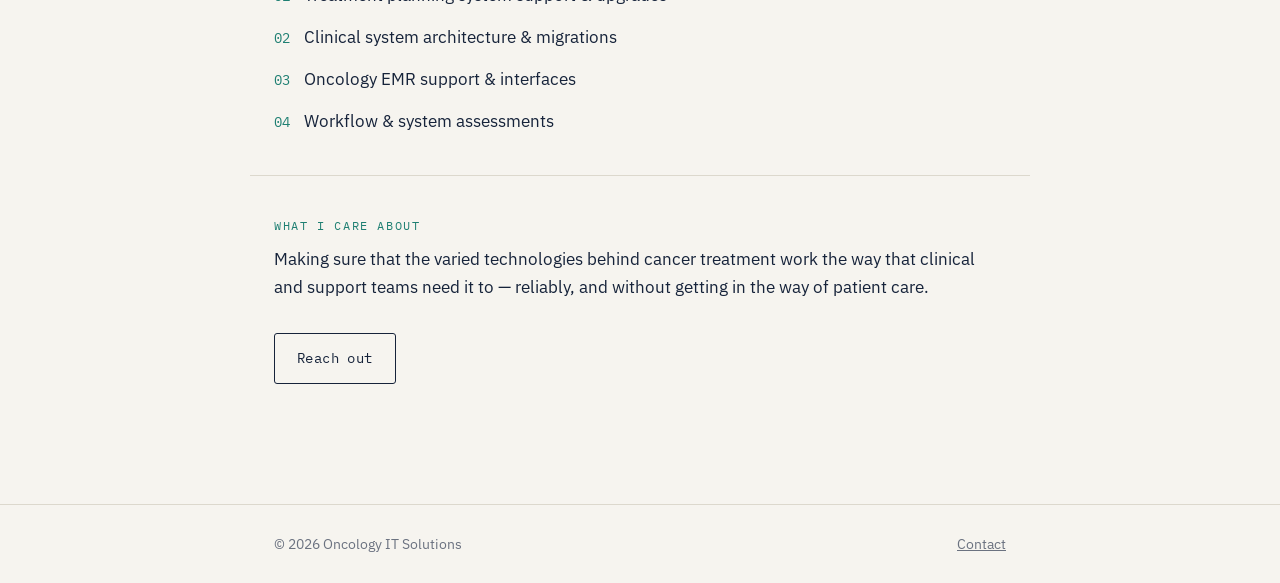
==== commit 664975b5: "Update index.html" ====
--- a/index.html
+++ b/index.html
@@ -32,7 +32,7 @@
   </svg>
   <div class="hero-inner">
     <span class="eyebrow">Healthcare IT &mdash; Radiation Oncology Systems</span>
-    <h1>Precision technology, built to support precision medicine.</h1>
+    <h1>Systems Connected. Care Stays the Focus.</h1>
     <p class="lede">Over 20 years in IT, with 17+ years focused specifically on the clinical systems behind radiation oncology.</p>
     <div class="cta-row">
       <a href="contact.html" class="btn">Get in touch</a>
